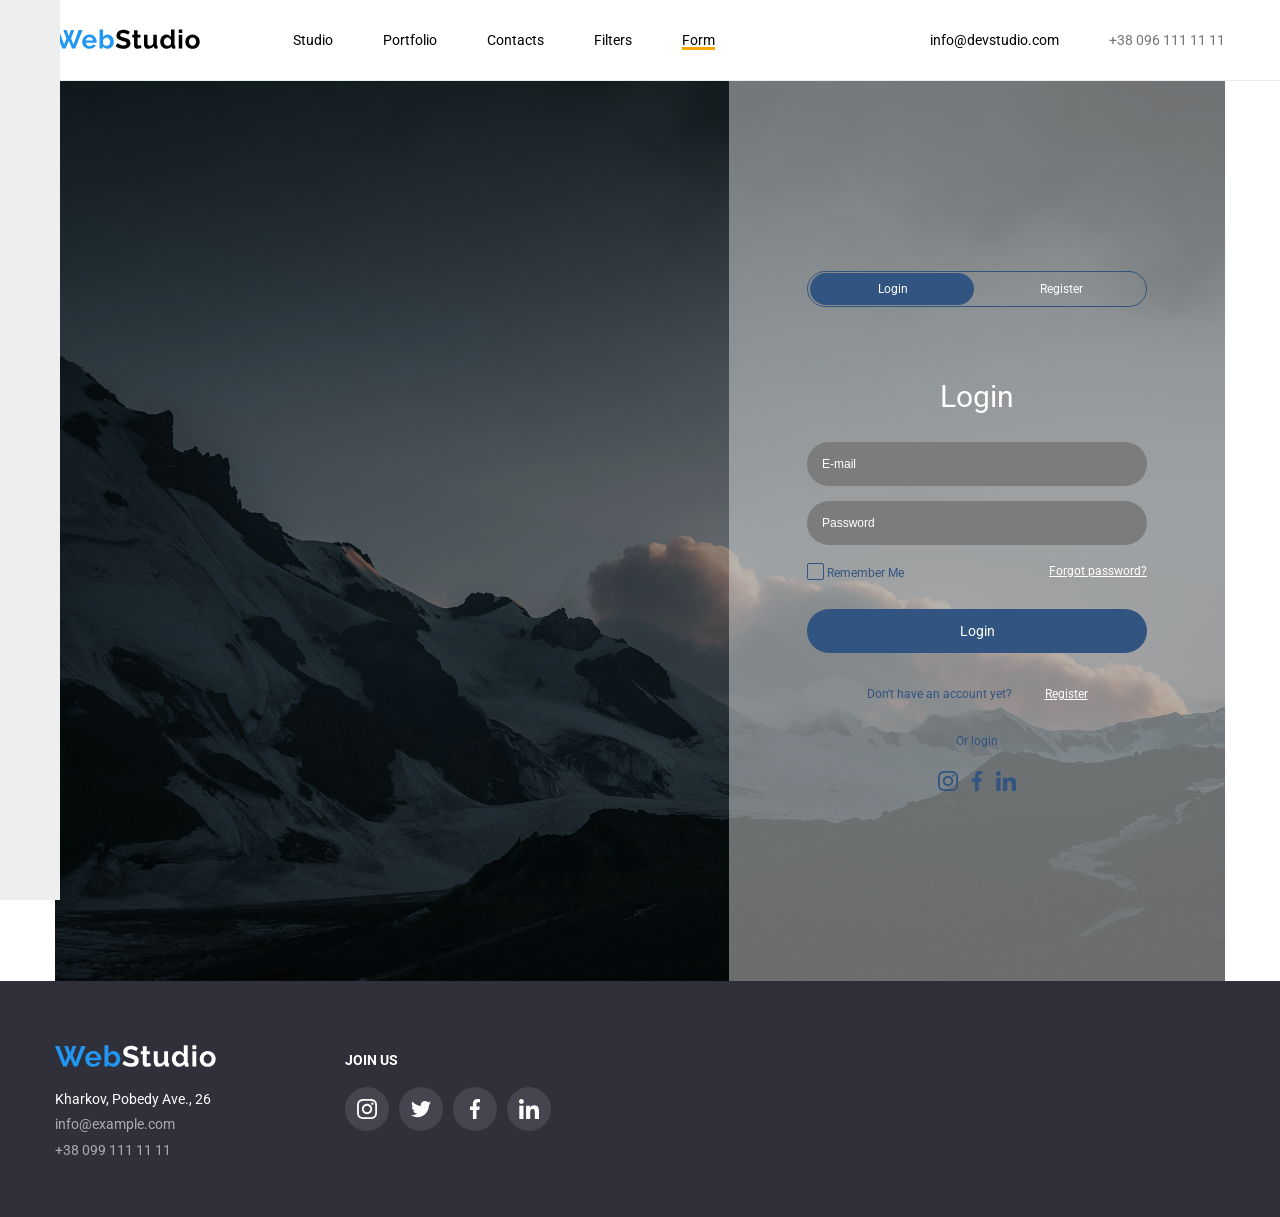
==== form.html @ 5d3ff22f "Forma added" ====
<!DOCTYPE html>
<html lang="en">
<head>
    <meta charset="UTF-8">
    <meta name="viewport" content="width=device-width, initial-scale=1.0">
    <link rel="stylesheet" href="css/styles.css">
    <title>Form</title>
</head>
<body>
    <aside class="menu">
        <div class="menu-inactive">
            <ul>
                <li class="menu-links">
                    <a href="index.html">
                        <svg class="menu-link">
                            <use href="images/menu-studio.svg"></use>
                        </svg>
                        <p>Studio</p>
                    </a>
                </li>
                <li class="menu-links">
                    <a href="portfolio.html">
                        <svg class="menu-link">
                            <use href="images/menu-portfolio.svg"></use>
                        </svg>
                        <p>Portfolio</p>
                    </a>
                </li>
                <li class="menu-links">
                    <a href="#">
                        <svg class="menu-link">
                            <use href="images/menu-contacts.svg"></use>
                        </svg>
                        <p>Contacts</p>
                    </a>
                </li>
                <li class="menu-links">
                    <a href="#">
                        <svg class="menu-link">
                            <use href="images/menu-filters.svg"></use>
                        </svg>
                        <p>Filters</p>
                    </a>
                </li>
            </ul>
        </div>
    </aside>
    <div class="wrapper">
        <header class="header">
        <div class="container">
            <div class="header-container">
                <a href="index.html" class="header-logo">
                    <img src="images/logo.svg" alt="logo" width="145" height="31">
                </a>
                <ul class="header-nav">
                    <li class="header-nav-item"><a href="index.html" class="header-link">Studio</a></li>
                    <li class="header-nav-item"><a href="portfolio.html" class="header-link">Portfolio</a></li>
                    <li class="header-nav-item"><a href="#" class="header-link">Contacts</a></li>
                    <li class="header-nav-item">
                        <a href="#" class="header-link">Filters</a>
                        <ul>
                            <li class="pop-up"><a href="#">All</a></li>
                            <li class="pop-up"><a href="#">Web sites</a></li>
                            <li class="pop-up"><a href="#">Applications</a></li>
                            <li class="pop-up"><a href="#">Design</a></li>
                            <li class="pop-up">
                                <a href="#">Marketing</a>
                                <ul class="pop-up-list">
                                    <li><a href="#">info@devstudio.com</a></li>
                                    <li><a href="#">+38 096 111 11 11</a></li>
                                </ul>
                            </li>
                        </ul>
                    </li>
                    <li class="header-nav-item"><a href="#" class="header-link active">Form</a></li>
                </ul>
                <div class="contacts">
                    <a href="#" class="gmail">info@devstudio.com</a>
                    <p class="phone">+38 096 111 11 11</p>
                </div>
            </div>
        </div>
    </header>
    <div class="container">
        <div class="forma-walpers">
            <div class="forma">
            <div class="contain">
                <div class="switch">
                    <input class="switch-input" type="checkbox" id="switch">
                    <label class="switch-label" for="switch">
                        <span>Login</span>
                        <span>Register</span>
                    </label>
                </div>
                <div class="log-in">
                    <h2>Login</h2>
                    <input class="e-mail" type="email" placeholder="E-mail">
                    <input class="password" type="password" placeholder="Password">
                    <div class="remember-checkbox">
                        <input type="checkbox" name="remember" id="remember">
                        <label for="remember">Remember Me</label>
                    <a href="#" class="forgot-password">Forgot  password?</a>
                    </div>
                    <button class="forma-btn">Login</button>
                    <div class="forma-question">
                        <p class="create-account">Don't have an account yet?</p>
                        <a href="#" class="registration">Register</a>
                    </div>
                    <p class="forma-or-log">Or login</p>
                    <div class="forma-socials">
                        <ul>
                            <li class="form-social-item">
                                <a href="#">
                                    <svg class="form-item">
                                        <use href="images/sprites.svg#instagram"></use>
                                    </svg>
                                </a>
                            </li>
                            <li class="form-social-item">
                                <a href="#">
                                    <svg class="form-item">
                                        <use href="images/sprites.svg#facebook"></use>
                                    </svg>
                                </a>
                            </li>
                            <li class="form-social-item">
                                <a href="#">
                                    <svg class="form-item">
                                        <use href="images/sprites.svg#linkedin"></use>
                                    </svg>
                                </a>
                            </li>
                        </ul>
                    </div>
                </div>
            </div>
        </div>
        </div>
    </div>
    <footer class="footer">
        <div class="container">
            <div class="footer-box">
                <div class="footer-info">
                    <a href="index.html"><img src="images/footer-logo.svg" alt="logo" class="footer-logo" width="161" height="31"></a>
                    <div class="footer-text">
                        <ul>
                            <li>
                                <p>Kharkov, Pobedy Ave., 26</p>
                            </li>
                            <li>
                                <a href="#">info@example.com</a>
                            </li>
                            <li>
                                <a href="#">+38 099 111 11 11</a>
                            </li>
                        </ul>
                    </div>
                </div>
                <div class="footer-socials">
                    <p class="footer-socials-title">Join us</p>
                    <div class="footer-socials-list">
                        <ul>
                            <li class="footer-social-item">
                                <a href="#">
                                    <svg class="footer-item">
                                        <use href="images/sprites.svg#instagram"></use>
                                    </svg>
                                </a>
                            </li>
                            <li class="footer-social-item">
                                <a href="#">
                                    <svg class="footer-item">
                                        <use href="images/sprites.svg#twitter"></use>
                                    </svg>
                                </a>
                            </li>
                            <li class="footer-social-item">
                                <a href="#">
                                    <svg class="footer-item">
                                        <use href="images/sprites.svg#facebook"></use>
                                    </svg>
                                </a>
                            </li>
                            <li class="footer-social-item">
                                <a href="#">
                                    <svg class="footer-item">
                                        <use href="images/sprites.svg#linkedin"></use>
                                    </svg>
                                </a>
                            </li>
                        </ul>
                    </div>
                </div>
                </div>
            </div>
        </div>
    </footer>
    </div>
</body>
</html>
---- css/styles.css ----
@import url(reset.css);

@font-face {
    font-family: 'Roboto';
    src: url('../fonts/Roboto-Bold.woff2') format('woff2');
    font-weight: 700;
    font-style: normal;
    font-display: swap;
}

@font-face {
    font-family: 'Roboto';
    src: url('../fonts/Roboto-Medium.woff2') format('woff2');
    font-weight: 500;
    font-style: normal;
    font-display: swap;
}

@font-face {
    font-family: 'Roboto';
    src: url('../fonts/Roboto-Regular.woff2') format('woff2');
    font-weight: 400;
    font-style: normal;
    font-display: swap;
}

@font-face {
    font-family: 'Roboto';
    src: url('../fonts/Roboto-Black.woff2') format('woff2');
    font-weight: 900;
    font-style: normal;
    font-display: swap;
}


body{
    font-family: "Roboto", sans-serif;
    font-size: 14px;
}

.container{
    width: 1200px;
    padding: 0 15px;
    margin: 0 auto;
}
:root{
    --grey-color: #757575;
    --blue-color: #2196F3;
    --white-color: #fff;
    --dark-blue-color: #2F303A;
    --light-grey-color: #F5F4FA;
    --black-color: #000;
    --orange-color: #F39121;
    --header-border: #ECECEC;
    --card-border: #EEEEEE;
    --title-text: #212121;
    --socials-color: #AFB1B8;
    --form-color: #325480;
    --dark-grey-color: #7c7c7c;
    --forma-grey-color: #e9e9e9;
}

/* HEADER */
.header {
    padding: 24px 0 25px;
    border-bottom: var(--header-border) solid 1px;
    position: relative;
    z-index: 5;
}
.header-container {
    display: flex;
    align-items: center;
}
.header-nav {
    display: flex;
    margin-left: 93px;
    gap: 50px;
}
.header-nav-item{
    position: relative;
}
.header-nav-item li{
    border-top: 1px solid #fff;
    background: var(--dark-blue-color);
}
.header-nav-item li:first-child{
    border-top: none;
}
.header-nav-item li a{
    color: var(--white-color);
    padding: 10px 20px;
    display: block;
}
.header-nav-item li a:hover{
    color: var(--blue-color);
}
.header-nav > li > ul{
    position: absolute;
    top: 100%;
    left: 0;
    opacity: 0;
    visibility: hidden;
    padding-top: 34px;
    transition: 0.5s;
}
.header-nav-item:hover > ul{
    opacity: 1;
    visibility: visible;
    transform-origin: center;
    transform: rotateY(2turn) skew(10deg);
    transition: 0.5s;
}
.pop-up{
    position: relative;
}
.pop-up:hover > .pop-up-list{
    opacity: 1;
    visibility: visible;
    transform-origin: right;
    transform: rotateX(2turn);
    transition: 0.5s;
}
.pop-up-list {
    position: absolute;
    top: 0;
    right: 101%;
    opacity: 0;
    visibility: hidden;
    transition: 0.5s;
}
.contacts {
    font-size: 0;
    margin-left: auto;
}
.gmail {
    font-size: 14px;
    margin-right: 50px;
}
.phone {
    display: inline-block;
    font-size: 14px;
    color: var(--grey-color);
}
a{
    color: var(--black-color);
    text-decoration: none;
}
a:hover{
    color: var(--blue-color);
}

.header-link.active{
    text-decoration: underline orange 3px;
}

/* HERO */

.hero {
    background: url("../images/hero-img.jpg") no-repeat 50%/cover;
    position: relative;
}
.hero::before{
    content: "";
    position: absolute;
    inset: 0;
    background: rgba(0, 0, 0, .5);
}
.hero-container {
    min-height: 600px;
    display: flex;
    flex-direction: column;
    justify-content: center;
    align-items: center;
    position: relative;
}
.hero-title {
    color: var(--white-color);
    font-size: 44px;
    line-height: 60px;
    text-transform: uppercase;
    font-weight: bold;
    max-width: 696px;
    text-align: center;
}
.btn {
    border: none;
    min-width: 200px;
    font-size: 16px;
    padding: 10px 0;
    background: var(--blue-color);
    color: var(--white-color);
    border-radius: 4%;
    margin-top: 30px;
    line-height: 30px;
}

.btn:hover{
    cursor: pointer;
    background: var(--white-color);
    color: var(--blue-color);
}

/* INFO */

.info {
    padding-top: 94px;
}
.info-cards {
    display: flex;
    gap: 30px;
}
.info-card {
    flex: 1 1 25%;
    position: relative;
}
.info-card::before{
    content: "";
    position: absolute;
    inset: 0;
    height: 120px;
    border-radius: 8px;
}
.info-card:nth-child(1)::before{
    background: var(--light-grey-color) url(../images/antenna_1.png) no-repeat 50%;
}
.info-card:nth-child(2)::before{
    background: var(--light-grey-color) url(../images/clock_2.png) no-repeat 50%;
}
.info-card:nth-child(3)::before{
    background: var(--light-grey-color) url(../images/diagram_3.png) no-repeat 50%;
}
.info-card:nth-child(4)::before{
    background: var(--light-grey-color) url(../images/astronaut_4.png) no-repeat 50%;
}
.info-card-title {
    margin-top: 150px;
    font-weight: bold;
    text-transform: uppercase;
}
.info-card-desc {
    margin-top: 10px;
    color: var(--grey-color);
    line-height: 24px;
}

/* DOING */

.doing {
    padding: 94px 0;
}
.doing-gallery {
    display: flex;
    flex-direction: column;
    justify-content: center;
    align-items: center;
    font-size: 0;
}
.doing-title {
    font-size: 36px;
    font-weight: bold;
    margin-bottom: 50px;
}
.doing-photoes {
    display: flex;
    gap: 30px;
}
.doing-photo {
    height: 294px;
    position: relative;
    
}
.doing-photo-desc{
    position: absolute;
    left: 0;
    right: 0;
    bottom: 0;
    background: var(--dark-blue-color);
    height: 70px;
    display: flex;
    align-items: center;
    justify-content: center;
    background: rgba(47, 48, 58, 0.8);
}
.doing-photo-desc p{
    color: var(--white-color);
    font-size: 14px;
    font-weight: 700;
    text-transform: uppercase;
    position: relative;
}
.doing-photo img{
    width: 100%;
    height: 100%;
    object-fit: cover;
}

/* TEAM */

.team {
    background: var(--light-grey-color);
    padding: 94px 0;
}
.team-block {
    display: flex;
    flex-direction: column;
    justify-content: center;
    align-items: center;
    font-size: 0;
}
.team-title {
    font-size: 36px;
    font-weight: bold;
    margin-bottom: 50px;
}
.team-cards {
    display: flex;
    font-size: 0;
    gap: 30px;
}
.name-profession{
    padding: 30px 32px;
}
.team-card {
    text-align: center;
    background: var(--white-color);
}
.team-card-img {
    object-fit: cover;
    width: 100%;
    height: 260px;
}
.name {
    font-size: 16px;
    font-weight: 700;
    padding-bottom: 10px;
}
.profession {
    font-size: 16px;
    font-weight: 400;
    color: var(--grey-color);
}
.socials{
    margin-top: 16px;
}
.socials ul{
    display: flex;
    justify-content: center;
    gap: 10px;
}
.social-item{
    width: 44px;
    height: 44px;
    display: flex;
    align-items: center;
    justify-content: center;
}
.social-item a{
    width: 44px;
    height: 44px;
    display: flex;
    align-items: center;
    justify-content: center;
    border-radius: 24px;
}
.social-item a:hover{
    background: var(--blue-color);
    --socials-color: #fff;
}
.item{
    width: 20px;
    height: 20px;
    color: var(--socials-color);
    overflow: visible;
}
.hidden{
    position: absolute;
    z-index: -1;
    width: 0;
    height: 0;
}

/* REGULAR CUSTOMERS */
.customers-container{
    padding: 94px 15px;
    align-items: center;
}
.customers-title{
    font-size: 36px;
    font-weight: bold;
    margin-bottom: 50px;
    text-align: center;
}
.customers-socials{
    margin-top: 16px;
}
.customers-socials ul{
    display: flex;
    justify-content: center;
    gap: 30px;
}
.customers-social-item{
    flex: 1 1 16%;
}
.customers-social-item a{
    display: block;
    text-align: center;
    border: solid 1px var(--socials-color);
    border-radius: 4px;
    padding: 16px;
    transition: 0.5s;
}
.customers-social-item a:hover{
    --socials-color: #2196f3;
    transform: scale(1.1);
    transition: 0.5s;
}
.customers-item{
    width: 106px;
    height: 60px;
    color: var(--socials-color);
}
/* FOOTER */

.footer {
    background: var(--dark-blue-color);
    padding: 60px 0;
    color: var(--white-color);
}
.footer-box{
    display: flex;
}
.footer-logo {
    margin-bottom: 20px;
}
.footer-text ul {
    display: flex;
    flex-direction: column;
    gap: 10px;
}
.footer-text ul li a{
    opacity: 0.6;
    color: var(--white-color);
}
.footer-socials{
    margin: 12px 0 0 129px;
}
.footer-socials-list{
    margin-top: 20px;
}
.footer-socials-title{
    text-transform: uppercase;
    font-weight: 700;
}
.footer-socials{
    margin-top: 12px;
}
.footer-socials ul{
    display: flex;
    justify-content: center;
    gap: 10px;
}
.footer-social-item{
    width: 44px;
    height: 44px;
    display: flex;
    align-items: center;
    justify-content: center;
}
.footer-social-item a{
    width: 44px;
    height: 44px;
    display: flex;
    align-items: center;
    justify-content: center;
    border-radius: 24px;
    background: var(--white-color);
    background: rgba(255, 255, 255, 0.1);
    transition: 0.8s;
}
.footer-social-item a:hover{
    background: var(--blue-color);
    transform: scale(1.1) rotate(1turn);
    transition: 0.8s;
}
.footer-social-item a:hover .item{
    color: var(--white-color);
}
.footer-item{
    width: 20px;
    height: 20px;
    color: var(--white-color);
    overflow: visible;
}

/* PORTFOLIO PAGE */

/* MENU */

.menu-inactive {
    position: fixed;
    background: var(--card-border);
    width: 60px;
    height: 100%;
    top: 0;
    left: 0;
    display: flex;
    align-items: center;
    justify-content: flex-start;
    padding: 0;
    overflow: hidden;
    transition: 0.3s;
    padding-left: 5.5px;
    z-index: 10;
}
.menu-inactive:hover {
    width: 200px;
    transition: 0.3s;
}
.menu-inactive:hover svg{
    color: var(--blue-color);
}
.menu-links {
    width: 49px;
    height: 49px;
    margin-top: 20px;
}
.menu-links a{
    display: flex;
    align-items: center;
    font-size: 18px;
}
.menu-links a:hover {
    color: var(--blue-color);
}
.menu-links p{
    min-width: 0;
}
.menu-links:nth-child(1){
    margin-top: 0;
}
.menu-link {
    width: 49px;
    height: 49px;
    flex-shrink: 0;
    margin-right: 10px;
    color: var(--grey-color);
    transition: color 0.3s;
}
.wrapper{
    margin: 0 auto;
    transition: 0.3s;
}
aside:hover+.wrapper{
    padding-left: 100px;
    transition: 0.3s;
}

/* PROJECTS */
.portfolio-projects {
    margin: 94px 0;
}
.projects {
    justify-content: center;
}
.filters {
    display: flex;
    margin-bottom: 50px;
    gap: 8px;
    justify-content: center;
}
.filter-button {
    background: var(--light-grey-color);
    padding: 6px 27px;
    font-size: 16px;
    line-height: 26px;
    font-weight: 500;
    border-radius: 4px;
    transition: 0.5s;
}
.filter-button:hover{
    background: var(--blue-color);
    color: var(--white-color);
    transform: rotate(1turn) scalex(1.1) skewX(5deg) skewY(5deg);
    transition: 0.5s;
}
.project-cards {
    display: flex;
    flex-wrap: wrap;
    gap: 30px;
}
.project-card {
    border: var(--card-border) solid 1px;
    flex: 1 1 30%;
}
.project-img:hover div .description{
    opacity: 1;
    transform: scale(0.5);
}
.title-img{
    position: relative;
}
.project-img-box {
    position: relative;
    overflow: hidden;
}
.description{
    position: absolute;
    inset: 0;
    background: rgb(33, 150, 243, .9);
    color: var(--white-color);
    font-size: 18px;
    line-height: 28px;
    letter-spacing: 0.03em;
    padding: 24px;
    display: flex;
    align-items: center;
    opacity: 0;
    scale: 2;
    transition: 0.8s;
}
.project-img img{
    width: 100%;
    height: 100%;
    object-fit: cover;
    display: block;
}
.project-card-desc {
    padding: 20px 24px;
}
.project-card-title {
    font-size: 18px;
    line-height: 36px;
    padding-bottom: 4px;
    font-weight: 700;
    color: var(--title-text);
}
.project-card-filter {
    line-height: 30px;
    font-size: 16px;
    color: var(--grey-color);
}

/* SWITCH */
.forma-walpers{
    background: linear-gradient(rgba(0, 0, 0, 0.45), rgba(0, 0, 0, 0.45)), url("../images/form-bg.jpg") no-repeat 50%/cover;
}
.forma{
    display: flex;
    align-items: center;
    justify-content: center;
    width: 496px;
    height: 100vh;
    margin-left: auto;
    background: rgb(233, 233, 233, 0.45);
}
.contain{
    width: 340px;
}
.switch {
    display: inline-block;
    margin-bottom: 75px;
}
label{
    cursor: pointer;
}
.switch-input {
    position: absolute;
    z-index: -1;
    opacity: 0;
    width: 0;
    height: 0;
}
.switch-label {
    display: inline-flex;
    position: relative;
    width: 340px;
    height: 36px;
    border-radius: 30px;
    border: 1px solid var(--form-color);
}
.switch-label span{
    position: relative;
    color: var(--white-color);
    font-size: 12px;
    flex: 1 1 50%;
    display: flex;
    justify-content: center;
    align-items: center;
    z-index: 10;
}
.switch-label::before{
    content: "";
    position: absolute;
    top: 1px;
    left: 2px;
    width: 164px;
    height: 32px;
    background: var(--form-color);
    border-radius: 30px;
    transition: all 0.3s linear;
}
.switch-input:checked+.switch-label::before{
    left: calc(100% - 2px);
    transform: translateX(-100%);
}
.log-in h2{
    font-size: 30px;
    font-weight: 400;
    margin-bottom: 30px;
    display: flex;
    justify-content: center;
    color: var(--white-color);
}
.e-mail, .password{
    display: inline-block;
    width: 100%;
    background: var(--dark-grey-color);
    border: none;
    height: 44px;
    border-radius: 30px;
    padding-left: 15px;
}
.e-mail::placeholder, .password::placeholder{
    color: var(--white-color);
    font-size: 12px;
}
.password{
    margin-top: 15px;
}
.remember-checkbox{
    position: relative;
    width: 100%;
    margin-top: 20px;
}
.remember-checkbox input{
    position: absolute;
    z-index: -1;
    opacity: 0;
    width: 0;
    height: 0;
}
.remember-checkbox label{
    display: inline-block;
    padding-left: 20px;
    position: relative;
    color: var(--form-color);
    font-size: 12px;
}
.remember-checkbox label::before{
    content: "";
    position: absolute;
    top: -4px;
    left: 0;
    width: 15px;
    height: 15px;
    border-radius: 2px;
    border: 1px solid var(--form-color);
}
.remember-checkbox label::after{
    content: "";
    position: absolute;
    top: -4px;
    left: 5px;
    width: 6px;
    height: 13px;
    border-bottom: 1px solid var(--form-color);
    border-right: 1px solid var(--form-color);
    transform: rotate(28deg);
    opacity: 0;
}
.remember-checkbox input:checked+label::before{
    background: var(--white-color);
}
.remember-checkbox input:checked+label::after{
    opacity: 1;
}
.forgot-password{
    position: absolute;
    right: 0;
    font-size: 12px;
    color: var(--white-color);
    text-decoration: underline;
    transition: 0.3s;
}
.forma-btn{
    width: 100%;
    height: 44px;
    border-radius: 30px;
    background: var(--form-color);
    margin-top: 30px;
    color: var(--white-color);
    transition: 0.3s;
}
.forma-btn:hover{
    background: var(--white-color);
    color: var(--form-color);
    transition: 0.3s;
    font-weight: 900;
}
.forma-question{
    display: flex;
    justify-content: center;
    margin-top: 35px;
    gap: 33px;
}
.create-account, .registration, .forma-or-log{
    font-size: 12px;
    font-weight: 400;
}
.create-account, .forma-or-log{
    color: var(--form-color);
}
.registration{
    color: var(--white-color);
    text-decoration: underline;
    transition: 0.3s;
}
.forma-or-log{
    margin-top: 35px;
    display: flex;
    justify-content: center;
}
.forma-socials {
    margin-top: 24px;
    display: flex;
    justify-content: center;
}
.forma-socials ul{
    display: flex;
    gap: 9px;
}
.form-social-item {
    display: flex;
    width: 20px;
    height: 20px;
}
.form-social-item a{
    display: flex;
    color: var(--form-color);
    transition: 0.3s;
}
.form-social-item a:hover{
    color: var(--white-color);
    transition: 0.3s;
}
.form-item {
    height: 20px;
    width: 20px;
    flex-shrink: 0;
    overflow: visible;
}
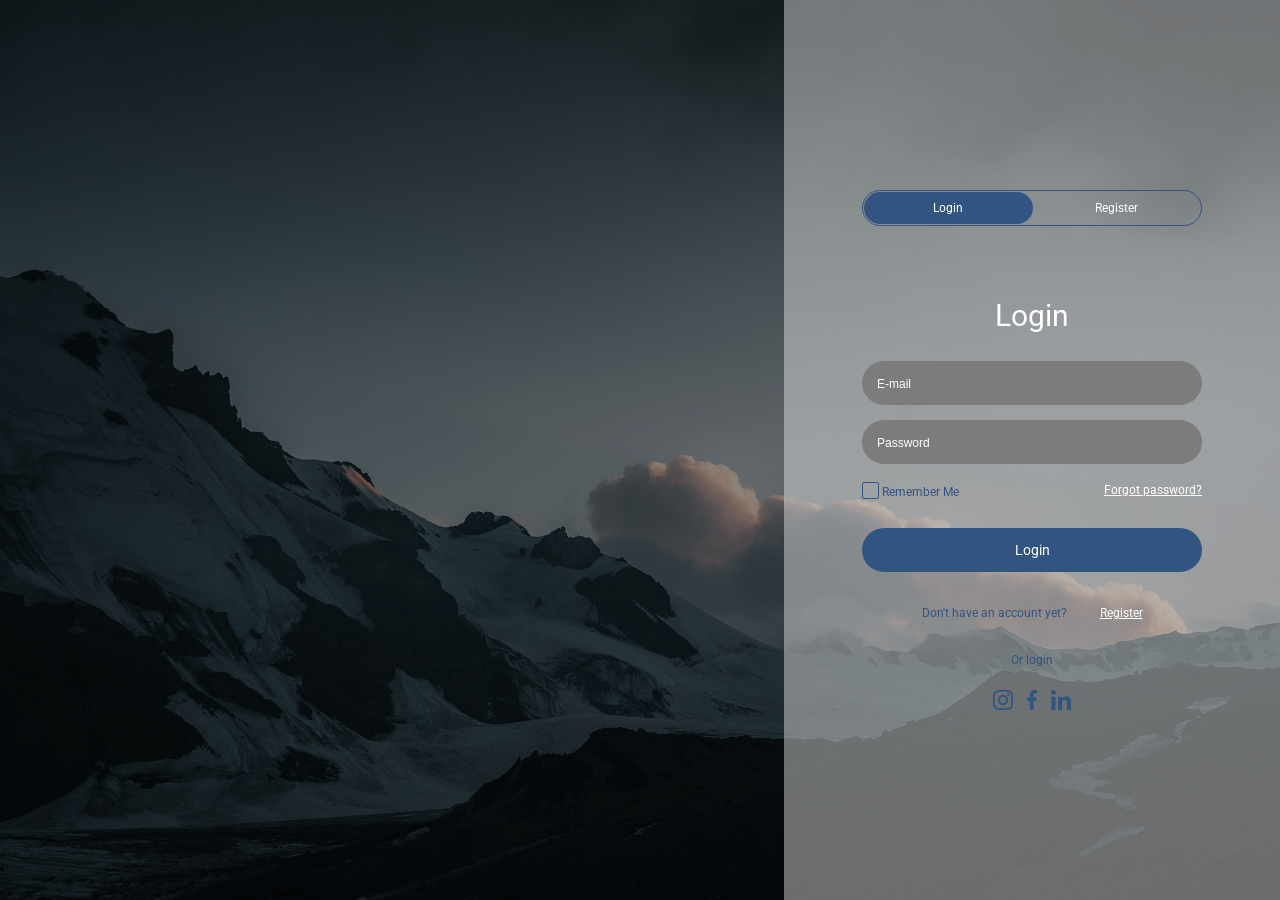
==== commit 33efdae2: "Commit 12" ====
--- a/form.html
+++ b/form.html
@@ -6,82 +6,8 @@
     <link rel="stylesheet" href="css/styles.css">
     <title>Form</title>
 </head>
-<body>
-    <aside class="menu">
-        <div class="menu-inactive">
-            <ul>
-                <li class="menu-links">
-                    <a href="index.html">
-                        <svg class="menu-link">
-                            <use href="images/menu-studio.svg"></use>
-                        </svg>
-                        <p>Studio</p>
-                    </a>
-                </li>
-                <li class="menu-links">
-                    <a href="portfolio.html">
-                        <svg class="menu-link">
-                            <use href="images/menu-portfolio.svg"></use>
-                        </svg>
-                        <p>Portfolio</p>
-                    </a>
-                </li>
-                <li class="menu-links">
-                    <a href="#">
-                        <svg class="menu-link">
-                            <use href="images/menu-contacts.svg"></use>
-                        </svg>
-                        <p>Contacts</p>
-                    </a>
-                </li>
-                <li class="menu-links">
-                    <a href="#">
-                        <svg class="menu-link">
-                            <use href="images/menu-filters.svg"></use>
-                        </svg>
-                        <p>Filters</p>
-                    </a>
-                </li>
-            </ul>
-        </div>
-    </aside>
-    <div class="wrapper">
-        <header class="header">
-        <div class="container">
-            <div class="header-container">
-                <a href="index.html" class="header-logo">
-                    <img src="images/logo.svg" alt="logo" width="145" height="31">
-                </a>
-                <ul class="header-nav">
-                    <li class="header-nav-item"><a href="index.html" class="header-link">Studio</a></li>
-                    <li class="header-nav-item"><a href="portfolio.html" class="header-link">Portfolio</a></li>
-                    <li class="header-nav-item"><a href="#" class="header-link">Contacts</a></li>
-                    <li class="header-nav-item">
-                        <a href="#" class="header-link">Filters</a>
-                        <ul>
-                            <li class="pop-up"><a href="#">All</a></li>
-                            <li class="pop-up"><a href="#">Web sites</a></li>
-                            <li class="pop-up"><a href="#">Applications</a></li>
-                            <li class="pop-up"><a href="#">Design</a></li>
-                            <li class="pop-up">
-                                <a href="#">Marketing</a>
-                                <ul class="pop-up-list">
-                                    <li><a href="#">info@devstudio.com</a></li>
-                                    <li><a href="#">+38 096 111 11 11</a></li>
-                                </ul>
-                            </li>
-                        </ul>
-                    </li>
-                    <li class="header-nav-item"><a href="#" class="header-link active">Form</a></li>
-                </ul>
-                <div class="contacts">
-                    <a href="#" class="gmail">info@devstudio.com</a>
-                    <p class="phone">+38 096 111 11 11</p>
-                </div>
-            </div>
-        </div>
-    </header>
-    <div class="container">
+<body class="body-form">
+    <div class="container-wrap">
         <div class="forma-walpers">
             <div class="forma">
             <div class="contain">
@@ -137,64 +63,5 @@
         </div>
         </div>
     </div>
-    <footer class="footer">
-        <div class="container">
-            <div class="footer-box">
-                <div class="footer-info">
-                    <a href="index.html"><img src="images/footer-logo.svg" alt="logo" class="footer-logo" width="161" height="31"></a>
-                    <div class="footer-text">
-                        <ul>
-                            <li>
-                                <p>Kharkov, Pobedy Ave., 26</p>
-                            </li>
-                            <li>
-                                <a href="#">info@example.com</a>
-                            </li>
-                            <li>
-                                <a href="#">+38 099 111 11 11</a>
-                            </li>
-                        </ul>
-                    </div>
-                </div>
-                <div class="footer-socials">
-                    <p class="footer-socials-title">Join us</p>
-                    <div class="footer-socials-list">
-                        <ul>
-                            <li class="footer-social-item">
-                                <a href="#">
-                                    <svg class="footer-item">
-                                        <use href="images/sprites.svg#instagram"></use>
-                                    </svg>
-                                </a>
-                            </li>
-                            <li class="footer-social-item">
-                                <a href="#">
-                                    <svg class="footer-item">
-                                        <use href="images/sprites.svg#twitter"></use>
-                                    </svg>
-                                </a>
-                            </li>
-                            <li class="footer-social-item">
-                                <a href="#">
-                                    <svg class="footer-item">
-                                        <use href="images/sprites.svg#facebook"></use>
-                                    </svg>
-                                </a>
-                            </li>
-                            <li class="footer-social-item">
-                                <a href="#">
-                                    <svg class="footer-item">
-                                        <use href="images/sprites.svg#linkedin"></use>
-                                    </svg>
-                                </a>
-                            </li>
-                        </ul>
-                    </div>
-                </div>
-                </div>
-            </div>
-        </div>
-    </footer>
-    </div>
 </body>
 </html>
--- a/css/styles.css
+++ b/css/styles.css
@@ -37,7 +37,9 @@
     font-family: "Roboto", sans-serif;
     font-size: 14px;
 }
-
+.container-wrap{
+
+}
 .container{
     width: 1200px;
     padding: 0 15px;
@@ -516,8 +518,9 @@
     width: 200px;
     transition: 0.3s;
 }
-.menu-inactive:hover svg{
+.menu-links a:hover svg{
     color: var(--blue-color);
+    transition: 0.3s;
 }
 .menu-links {
     width: 49px;
@@ -641,23 +644,27 @@
 }
 
 /* SWITCH */
+.body-form{
+    overflow: hidden;
+}
 .forma-walpers{
     background: linear-gradient(rgba(0, 0, 0, 0.45), rgba(0, 0, 0, 0.45)), url("../images/form-bg.jpg") no-repeat 50%/cover;
 }
 .forma{
     display: flex;
-    align-items: center;
-    justify-content: center;
+    flex-flow: column;
     width: 496px;
     height: 100vh;
     margin-left: auto;
     background: rgb(233, 233, 233, 0.45);
+    overflow: auto;
 }
 .contain{
     width: 340px;
+    padding: 60px 0;
+    margin: auto;
 }
 .switch {
-    display: inline-block;
     margin-bottom: 75px;
 }
 label{
@@ -671,9 +678,8 @@
     height: 0;
 }
 .switch-label {
-    display: inline-flex;
-    position: relative;
-    width: 340px;
+    display: flex;
+    position: relative;
     height: 36px;
     border-radius: 30px;
     border: 1px solid var(--form-color);
@@ -692,16 +698,15 @@
     content: "";
     position: absolute;
     top: 1px;
-    left: 2px;
-    width: 164px;
-    height: 32px;
+    left: 1px;
+    width: 50%;
+    bottom: 1px;
     background: var(--form-color);
     border-radius: 30px;
     transition: all 0.3s linear;
 }
 .switch-input:checked+.switch-label::before{
-    left: calc(100% - 2px);
-    transform: translateX(-100%);
+    transform: translateX(calc(100% - 2px));
 }
 .log-in h2{
     font-size: 30px;
@@ -716,9 +721,8 @@
     width: 100%;
     background: var(--dark-grey-color);
     border: none;
-    height: 44px;
     border-radius: 30px;
-    padding-left: 15px;
+    padding: 15px 15px 14px;
 }
 .e-mail::placeholder, .password::placeholder{
     color: var(--white-color);
@@ -829,11 +833,6 @@
     display: flex;
     gap: 9px;
 }
-.form-social-item {
-    display: flex;
-    width: 20px;
-    height: 20px;
-}
 .form-social-item a{
     display: flex;
     color: var(--form-color);
